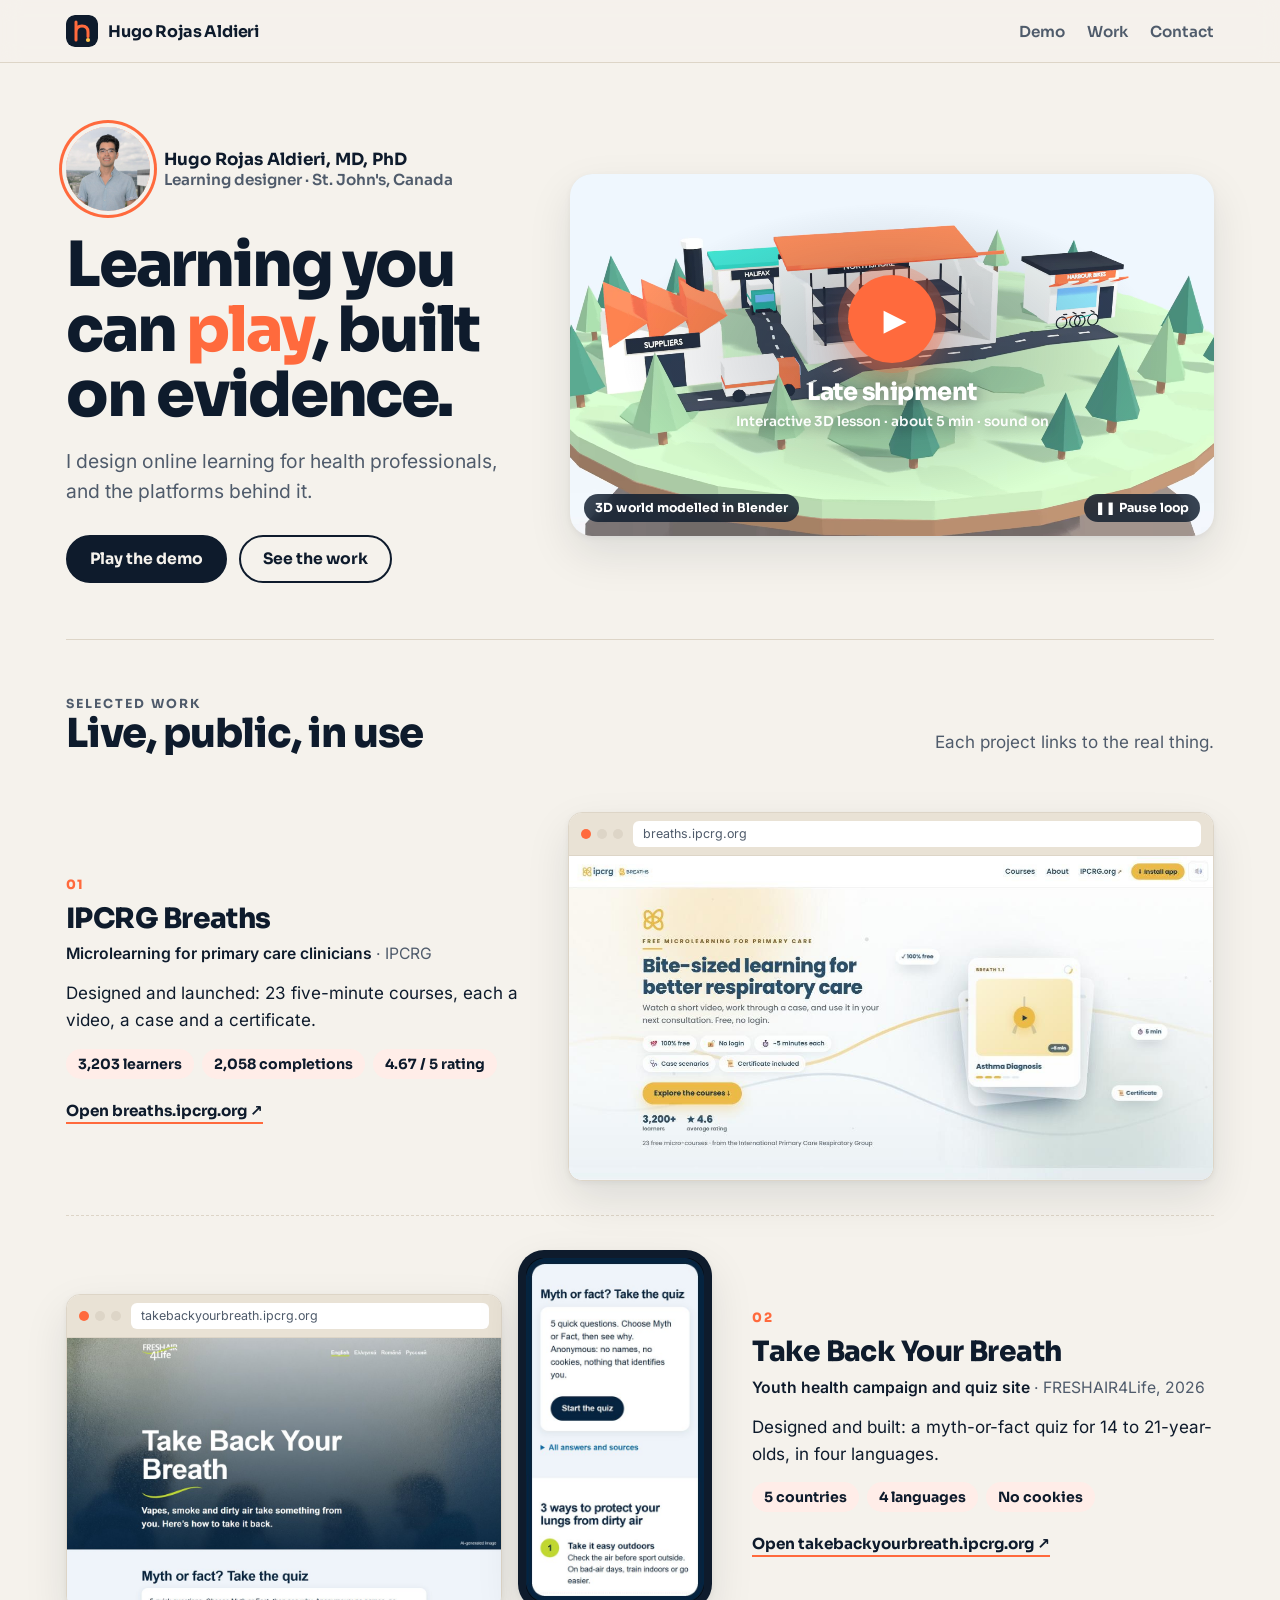
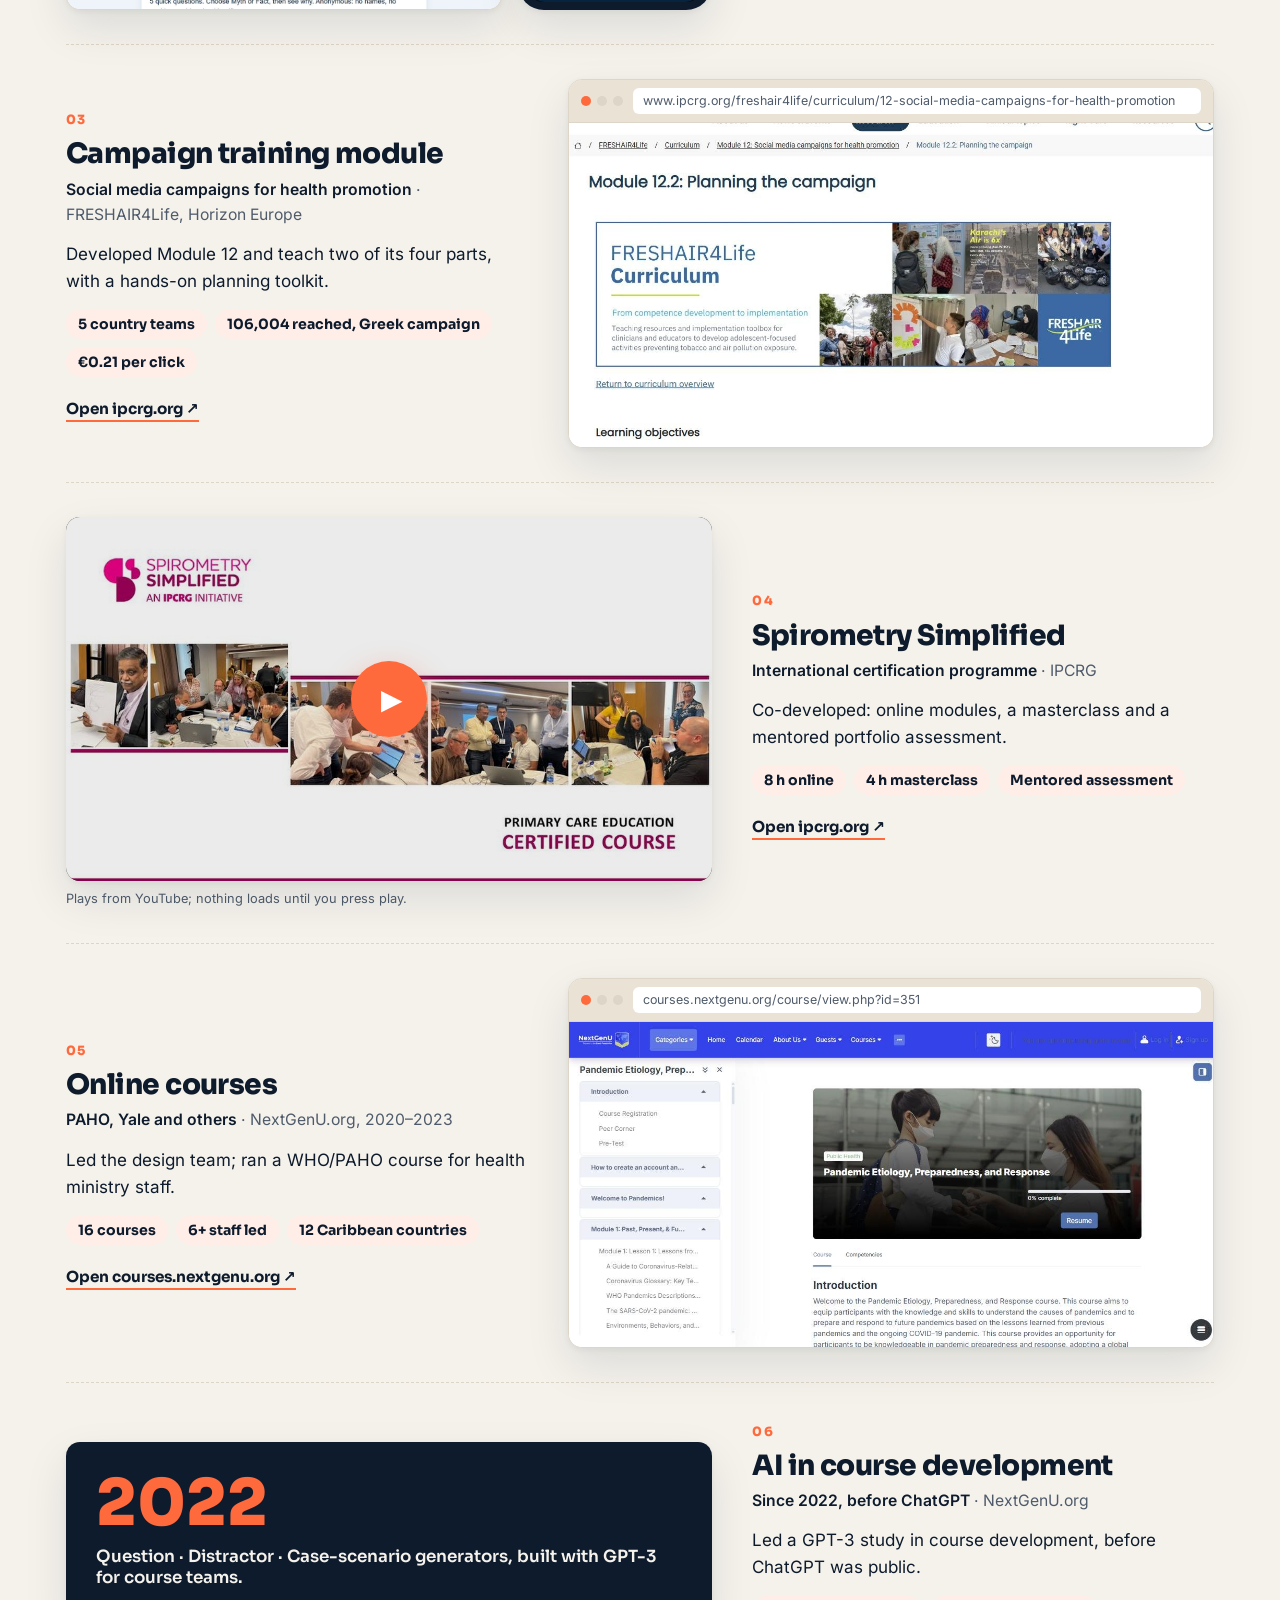
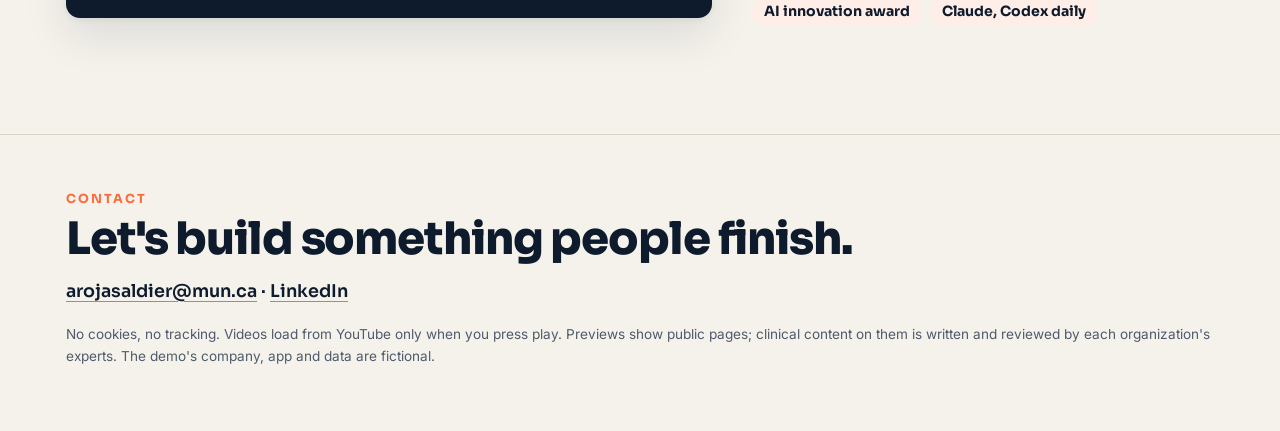
==== index.html @ 81695fb6 "Publish learning design portfolio and interactive 3D demo Portfolio site for Hugo Rojas Aldieri with" ====
<!doctype html>
<html lang="en">
<head>
<meta charset="utf-8">
<meta name="viewport" content="width=device-width, initial-scale=1">
<title>Hugo Rojas Aldieri, MD, PhD · Learning Design</title>
<meta name="description" content="Learning designer Hugo Rojas Aldieri: microlearning, health campaigns, certification programmes, online courses, and an interactive 3D demo built in Blender and three.js.">
<meta property="og:title" content="Hugo Rojas Aldieri, MD, PhD · Learning Design">
<meta property="og:description" content="Learning design portfolio, with a playable interactive 3D video lesson.">
<meta property="og:image" content="assets/video/hero-poster.jpg">
<link rel="icon" href="assets/brand/mark.svg" type="image/svg+xml">
<link rel="stylesheet" href="assets/fonts/fonts.css">
<style>
:root{
  --ink:#0E1B2C; --ink-2:#1B2B40; --paper:#F5F2EC; --sand:#E9E2D5; --coral:#FF6A3D; --sun:#FFC24B; --teal:#1FB5A5; --sky:#7CC4FF;
  --muted:#4F5B6B; --line:#DDD5C7; --card:#FFFFFF;
  --display:'Sora',system-ui,sans-serif; --body:'Inter',system-ui,sans-serif;
  --ease:cubic-bezier(.2,.8,.2,1); --shadow:0 2px 6px rgba(14,27,44,.05),0 18px 44px rgba(14,27,44,.10);
}
@media (prefers-color-scheme: dark){
  :root:not([data-theme="light"]){ --paper:#0E1B2C; --ink:#F5F2EC; --ink-2:#D8DEE6; --sand:#1B2B40; --muted:#A9B4C2; --line:#26374D; --card:#15243A; }
}
:root[data-theme="dark"]{ --paper:#0E1B2C; --ink:#F5F2EC; --ink-2:#D8DEE6; --sand:#1B2B40; --muted:#A9B4C2; --line:#26374D; --card:#15243A; }
*{box-sizing:border-box}
html{scroll-behavior:smooth;-webkit-text-size-adjust:100%}
@media (prefers-reduced-motion: reduce){html{scroll-behavior:auto}}
body{margin:0;background:var(--paper);color:var(--ink);font:17px/1.6 var(--body)}
a{color:inherit;text-underline-offset:4px;text-decoration-color:var(--coral)}
:focus-visible{outline:3px solid var(--sun);outline-offset:3px;border-radius:6px}
.sr{position:absolute;width:1px;height:1px;overflow:hidden;clip:rect(0 0 0 0);white-space:nowrap}
.skip{position:absolute;left:-999px;top:8px;background:var(--card);padding:8px 12px;border-radius:8px;z-index:10}
.skip:focus{left:16px}
.wrap{max-width:1180px;margin:0 auto;padding:0 16px}

header.site{position:sticky;top:0;z-index:20;background:color-mix(in srgb,var(--paper) 86%,transparent);backdrop-filter:blur(10px);border-bottom:1px solid var(--line)}
header.site .wrap{display:flex;align-items:center;justify-content:space-between;gap:12px;min-height:62px}
.mark{display:flex;align-items:center;gap:10px;text-decoration:none;font:700 1rem var(--display);letter-spacing:-.01em}
.mark img{width:32px;height:32px;border-radius:9px}
header.site nav{display:flex;gap:22px;font:600 .95rem var(--display)}
header.site nav a{text-decoration:none;color:var(--muted)}
header.site nav a:hover{color:var(--ink)}

/* hero */
.hero{display:grid;grid-template-columns:minmax(0,5fr) minmax(0,7fr);gap:44px;align-items:center;padding:64px 0 56px}
@media (max-width:900px){.hero{grid-template-columns:minmax(0,1fr);gap:28px;padding-top:36px}}
.who{display:flex;align-items:center;gap:14px;margin-bottom:22px}
.avatar{width:84px;height:84px;border-radius:50%;object-fit:cover;box-shadow:0 0 0 4px var(--paper),0 0 0 7px var(--coral)}
.who p{margin:0;font:600 .95rem var(--display);color:var(--muted)}
.who b{display:block;font:700 1.05rem var(--display);color:var(--ink)}
.hero h1{font:800 clamp(2.3rem,5vw,3.9rem)/1.04 var(--display);letter-spacing:-.035em;margin:0 0 18px}
.hero h1 .path{color:var(--coral)}
.hero .lead{font-size:1.2rem;color:var(--muted);margin:0 0 28px;max-width:32rem}
.cta{display:flex;flex-wrap:wrap;gap:12px}
.btn{display:inline-flex;align-items:center;gap:10px;border-radius:99px;padding:12px 22px;font:700 .98rem var(--display);text-decoration:none;border:2px solid var(--ink);transition:transform .2s var(--ease),background .2s,color .2s}
.btn.primary{background:var(--ink);color:var(--paper)}
.btn.primary:hover{background:var(--coral);border-color:var(--coral);color:#fff;transform:translateY(-2px)}
.btn.ghost:hover{background:var(--ink);color:var(--paper)}
.film{position:relative;border-radius:22px;overflow:hidden;box-shadow:var(--shadow);background:var(--sand);aspect-ratio:16/9;margin:0}
.film video{display:block;width:100%;height:100%;object-fit:cover}
.film figcaption{position:absolute;left:14px;bottom:14px;right:14px;display:flex;justify-content:space-between;align-items:center;gap:10px;flex-wrap:wrap}
.chip{display:inline-flex;align-items:center;gap:6px;font:700 .78rem var(--display);padding:6px 11px;border-radius:99px;background:rgba(14,27,44,.82);color:#fff;backdrop-filter:blur(6px)}
.chip.coral{background:var(--coral)}
.film .toggle{border:0;cursor:pointer}

/* section heads */
.sec-head{display:flex;align-items:end;justify-content:space-between;gap:16px;margin:0 0 22px;flex-wrap:wrap}
.eyebrow{font:700 .78rem var(--display);letter-spacing:.16em;text-transform:uppercase;color:var(--coral);margin:0 0 8px}
.sec-head h2{font:800 clamp(1.7rem,3.4vw,2.5rem)/1.1 var(--display);letter-spacing:-.025em;margin:0}
.sec-head p{margin:0;color:var(--muted);max-width:30rem}

/* hero film doubles as the demo's launcher */
.film-play{position:absolute;inset:0;display:flex;flex-direction:column;align-items:center;justify-content:center;gap:14px;text-decoration:none;color:#fff;
  background:radial-gradient(60% 60% at 50% 50%,rgba(14,27,44,.28),rgba(14,27,44,0) 70%);transition:background .3s}
.film-play:hover,.film-play:focus-visible{background:radial-gradient(70% 70% at 50% 50%,rgba(14,27,44,.42),rgba(14,27,44,.05) 75%)}
.film-play .disc{width:88px;height:88px;border-radius:50%;background:var(--coral);display:grid;place-items:center;font-size:30px;padding-left:6px;
  box-shadow:0 0 0 10px rgba(255,106,61,.25),0 14px 40px rgba(255,106,61,.45);transition:transform .3s var(--ease)}
.film-play:hover .disc{transform:scale(1.08)}
.film-title{text-align:center;text-shadow:0 2px 14px rgba(14,27,44,.55)}
.film-title b{display:block;font:800 1.5rem var(--display);letter-spacing:-.02em}
.film-title small{font:600 .85rem var(--display);opacity:.95}
.film figcaption{pointer-events:none}.film figcaption .toggle{pointer-events:auto}
@media (prefers-reduced-motion: no-preference){.film-play .disc{animation:beat 2.4s var(--ease) infinite}}
@keyframes beat{0%,100%{box-shadow:0 0 0 10px rgba(255,106,61,.25),0 14px 40px rgba(255,106,61,.45)}50%{box-shadow:0 0 0 18px rgba(255,106,61,.08),0 14px 40px rgba(255,106,61,.45)}}

.demo-dlg{width:min(96vw,1400px);height:min(92vh,820px);max-width:none;max-height:none;padding:0;border:0;border-radius:18px;overflow:hidden;background:#F5F2EC;box-shadow:0 30px 90px rgba(0,0,0,.45)}
.demo-dlg::backdrop{background:rgba(14,27,44,.72);backdrop-filter:blur(6px)}
.demo-dlg[open]{display:flex;flex-direction:column}
.dlg-bar{display:flex;align-items:center;gap:12px;padding:10px 12px 10px 18px;background:#0E1B2C;color:#F5F2EC}
.dlg-bar p{margin:0;flex:1;min-width:0;font-size:.85rem;white-space:nowrap;overflow:hidden;text-overflow:ellipsis;color:#C9D2DD}
.dlg-bar b{font-family:var(--display);color:#fff}
.dlg-link{font:700 .82rem var(--display);color:#fff;text-decoration:none;opacity:.85}
.dlg-link:hover{opacity:1;text-decoration:underline}
.dlg-close{width:38px;height:38px;border-radius:10px;border:0;background:rgba(255,255,255,.1);color:#fff;font-size:1rem;cursor:pointer}
.dlg-close:hover{background:var(--coral)}
.dlg-stage{flex:1;position:relative}
.dlg-stage iframe{position:absolute;inset:0;width:100%;height:100%;border:0}
@media (max-width:760px){.demo-dlg{width:100vw;height:100dvh;border-radius:0}.dlg-bar p{display:none}}

/* work */
.work{padding:56px 0 16px;border-top:1px solid var(--line);scroll-margin-top:70px}
.project{display:grid;grid-template-columns:minmax(0,5fr) minmax(0,7fr);gap:40px;align-items:center;padding:34px 0;scroll-margin-top:70px}
.project + .project{border-top:1px dashed var(--line)}
.project:nth-of-type(even){grid-template-columns:minmax(0,7fr) minmax(0,5fr)}
.project:nth-of-type(even) .text{order:2}
@media (max-width:900px){.project,.project:nth-of-type(even){grid-template-columns:minmax(0,1fr);gap:18px}.project:nth-of-type(even) .text{order:0}}
.num{font:800 .8rem var(--display);color:var(--coral);letter-spacing:.1em}
.project h3{font:800 1.75rem/1.15 var(--display);letter-spacing:-.02em;margin:6px 0 6px}
.project .sub{color:var(--muted);margin:0 0 12px;font-size:.98rem}
.project .sub strong{color:var(--ink);font-weight:600}
.project .text p{margin:0 0 14px}
.chips{display:flex;flex-wrap:wrap;gap:8px;margin:0 0 18px;padding:0;list-style:none}
.chips li{background:color-mix(in srgb,var(--coral) 12%,var(--card));color:var(--ink);font:700 .88rem var(--display);padding:6px 12px;border-radius:99px}
.open{display:inline-flex;align-items:center;gap:8px;font:700 .95rem var(--display);text-decoration:none;border-bottom:2px solid var(--coral);padding-bottom:2px}
.open:hover{color:var(--coral)}
.window{display:block;background:var(--card);border:1px solid var(--line);border-radius:14px;box-shadow:var(--shadow);overflow:hidden;text-decoration:none;color:inherit;transition:transform .3s var(--ease)}
a.window:hover{transform:translateY(-4px) rotate(-.3deg)}
@media (prefers-reduced-motion: reduce){a.window:hover{transform:none}}
.window .bar{display:flex;align-items:center;gap:10px;background:var(--sand);padding:8px 12px;border-bottom:1px solid var(--line)}
.window .dots{display:flex;gap:6px}.window .dots i{width:10px;height:10px;border-radius:50%;background:var(--line)}
.window .dots i:first-child{background:var(--coral)}
.window .url{flex:1;min-width:0;background:var(--card);border-radius:6px;padding:3px 10px;font-size:.78rem;color:var(--muted);white-space:nowrap;overflow:hidden;text-overflow:ellipsis}
.window img{display:block;width:100%;height:auto}
.pair{display:flex;gap:16px;align-items:flex-end}.pair .window{flex:1 1 auto;min-width:0}
.phone{flex:0 0 30%;background:#0E1B2C;border-radius:26px;padding:8px;box-shadow:var(--shadow)}
.phone img{display:block;width:100%;height:auto;border-radius:18px}
.video .play{position:relative;display:block;width:100%;padding:0;border:0;background:#000;border-radius:14px;overflow:hidden;cursor:pointer;box-shadow:var(--shadow);aspect-ratio:16/9}
.video .play img{display:block;width:100%;height:100%;object-fit:cover;opacity:.92}
.video .btn-play{position:absolute;left:50%;top:50%;transform:translate(-50%,-50%);width:76px;height:76px;border-radius:50%;background:var(--coral);color:#fff;font-size:28px;display:flex;align-items:center;justify-content:center;padding-left:5px;box-shadow:0 10px 30px rgba(255,106,61,.4)}
.video iframe{display:block;width:100%;aspect-ratio:16/9;border:0;border-radius:14px;box-shadow:var(--shadow)}
.video .vnote{font-size:.8rem;color:var(--muted);margin:8px 0 0}
.textonly{background:#0E1B2C;color:#F5F2EC;border-radius:14px;padding:30px;box-shadow:var(--shadow)}
.textonly .big{font:800 4rem/1 var(--display);color:var(--coral);margin:0 0 10px}
.textonly p{margin:0;font:600 1.05rem var(--display)}

footer.site{border-top:1px solid var(--line);padding:56px 0 64px;margin-top:40px;scroll-margin-top:70px}
footer.site .big{font:800 clamp(1.8rem,4vw,2.8rem)/1.1 var(--display);letter-spacing:-.025em;margin:0 0 16px}
footer.site .contact{font:600 1.1rem var(--display)}
footer.site .contact p{margin:0}
footer.site .fine{color:var(--muted);font-size:.85rem;margin:22px 0 0}
</style>
</head>
<body>
<a class="skip" href="#demo">Skip to the demo</a>
<header class="site">
  <div class="wrap">
    <a class="mark" href="#top"><img src="assets/brand/mark.svg" alt="">Hugo Rojas Aldieri</a>
    <nav aria-label="Sections"><a href="xp/" data-demo>Demo</a><a href="#work">Work</a><a href="#contact">Contact</a></nav>
  </div>
</header>

<main id="top" class="wrap">
  <section class="hero" aria-labelledby="h1">
    <div>
      <div class="who">
        <img class="avatar" src="assets/img/hugo.jpg" alt="Hugo Rojas Aldieri" width="84" height="84">
        <p><b>Hugo Rojas Aldieri, MD, PhD</b>Learning designer · St. John's, Canada</p>
      </div>
      <h1 id="h1">Learning you can <span class="path">play</span>, built on evidence.</h1>
      <p class="lead">I design online learning for health professionals, and the platforms behind it.</p>
      <div class="cta">
        <a class="btn primary" href="xp/" data-demo>Play the demo</a>
        <a class="btn ghost" href="#work">See the work</a>
      </div>
    </div>
    <figure class="film" id="demo">
      <video id="heroFilm" autoplay muted loop playsinline preload="metadata" poster="assets/video/hero-poster.jpg" aria-hidden="true">
        <source src="assets/video/hero.webm" type="video/webm">
        <source src="assets/video/hero.mp4" type="video/mp4">
      </video>
      <a class="film-play" href="xp/" data-demo aria-label="Play the interactive demo: Late shipment: an interactive 3D video">
        <span class="disc" aria-hidden="true">▶</span>
        <span class="film-title"><b>Late shipment</b><small>Interactive 3D lesson · about 5 min · sound on</small></span>
      </a>
      <figcaption>
        <span class="chip">3D world modelled in Blender</span>
        <button type="button" class="chip toggle" id="filmToggle" aria-pressed="false">❚❚ Pause loop</button>
      </figcaption>
    </figure>
  </section>

  
  <dialog class="demo-dlg" id="demoDlg" aria-labelledby="demoDlgTitle">
    <div class="dlg-bar">
      <p id="demoDlgTitle"><b>Late shipment</b> · A five-minute lesson you play and act in. Find a supply problem in a 3D world I modelled in Blender, then fix it, with narration and word-by-word captions.</p>
      <a class="dlg-link" href="xp/" target="_blank" rel="noopener">New tab ↗</a>
      <button type="button" class="dlg-close" id="demoClose" aria-label="Close the demo">✕</button>
    </div>
    <div class="dlg-stage" id="demoStage"></div>
  </dialog>
  

  <section class="work" id="work" aria-labelledby="work-h">
    <div class="sec-head"><div><p class="eyebrow">Selected work</p><h2 id="work-h">Live, public, in use</h2></div><p>Each project links to the real thing.</p></div>
    
    <article class="project" id="ipcrg-breaths" aria-labelledby="ipcrg-breaths-h">
      <div class="text">
        <span class="num">01</span>
        <h3 id="ipcrg-breaths-h">IPCRG Breaths</h3>
        <p class="sub"><strong>Microlearning for primary care clinicians</strong> · IPCRG</p>
        <p>Designed and launched: 23 five-minute courses, each a video, a case and a certificate.</p>
        <ul class="chips" aria-label="Key numbers"><li>3,203 learners</li><li>2,058 completions</li><li>4.67 / 5 rating</li></ul>
        <a class="open" href="https://breaths.ipcrg.org" target="_blank" rel="noopener">Open breaths.ipcrg.org ↗<span class="sr"> (opens in a new tab)</span></a>
      </div>
      <div class="visual">
        
        
          
          <a class="window" href="https://breaths.ipcrg.org" target="_blank" rel="noopener" aria-label="Open breaths.ipcrg.org in a new tab">
            <span class="bar" aria-hidden="true"><span class="dots"><i></i><i></i><i></i></span><span class="url">breaths.ipcrg.org</span></span>
            <img src="assets/img/breaths-home.jpg" alt="Breaths home page: bite-sized learning for better respiratory care, 3,200+ learners" loading="lazy">
          </a>
          
        
      </div>
    </article>
    
    <article class="project" id="take-back-your-breath" aria-labelledby="take-back-your-breath-h">
      <div class="text">
        <span class="num">02</span>
        <h3 id="take-back-your-breath-h">Take Back Your Breath</h3>
        <p class="sub"><strong>Youth health campaign and quiz site</strong> · FRESHAIR4Life, 2026</p>
        <p>Designed and built: a myth-or-fact quiz for 14 to 21-year-olds, in four languages.</p>
        <ul class="chips" aria-label="Key numbers"><li>5 countries</li><li>4 languages</li><li>No cookies</li></ul>
        <a class="open" href="https://takebackyourbreath.ipcrg.org" target="_blank" rel="noopener">Open takebackyourbreath.ipcrg.org ↗<span class="sr"> (opens in a new tab)</span></a>
      </div>
      <div class="visual">
        
        
          <div class="pair">
          <a class="window" href="https://takebackyourbreath.ipcrg.org" target="_blank" rel="noopener" aria-label="Open takebackyourbreath.ipcrg.org in a new tab">
            <span class="bar" aria-hidden="true"><span class="dots"><i></i><i></i><i></i></span><span class="url">takebackyourbreath.ipcrg.org</span></span>
            <img src="assets/img/tbyb-site.jpg" alt="Take Back Your Breath home page in English, with Greek, Romanian and Russian versions" loading="lazy">
          </a>
          <div class="phone"><img src="assets/img/tbyb-quiz.jpg" alt="The myth-or-fact quiz on a phone: five questions, anonymous, no cookies" loading="lazy"></div></div>
        
      </div>
    </article>
    
    <article class="project" id="campaign-training-module" aria-labelledby="campaign-training-module-h">
      <div class="text">
        <span class="num">03</span>
        <h3 id="campaign-training-module-h">Campaign training module</h3>
        <p class="sub"><strong>Social media campaigns for health promotion</strong> · FRESHAIR4Life, Horizon Europe</p>
        <p>Developed Module 12 and teach two of its four parts, with a hands-on planning toolkit.</p>
        <ul class="chips" aria-label="Key numbers"><li>5 country teams</li><li>106,004 reached, Greek campaign</li><li>€0.21 per click</li></ul>
        <a class="open" href="https://www.ipcrg.org/freshair4life/curriculum/12-social-media-campaigns-for-health-promotion" target="_blank" rel="noopener">Open ipcrg.org ↗<span class="sr"> (opens in a new tab)</span></a>
      </div>
      <div class="visual">
        
        
          
          <a class="window" href="https://www.ipcrg.org/freshair4life/curriculum/12-social-media-campaigns-for-health-promotion" target="_blank" rel="noopener" aria-label="Open ipcrg.org in a new tab">
            <span class="bar" aria-hidden="true"><span class="dots"><i></i><i></i><i></i></span><span class="url">www.ipcrg.org/freshair4life/curriculum/12-social-media-campaigns-for-health-promotion</span></span>
            <img src="assets/img/module12.jpg" alt="Module 12.2 on ipcrg.org: learning objectives, video and a practical exercise, with Hugo Rojas as faculty" loading="lazy">
          </a>
          
        
      </div>
    </article>
    
    <article class="project" id="spirometry-simplified" aria-labelledby="spirometry-simplified-h">
      <div class="text">
        <span class="num">04</span>
        <h3 id="spirometry-simplified-h">Spirometry Simplified</h3>
        <p class="sub"><strong>International certification programme</strong> · IPCRG</p>
        <p>Co-developed: online modules, a masterclass and a mentored portfolio assessment.</p>
        <ul class="chips" aria-label="Key numbers"><li>8 h online</li><li>4 h masterclass</li><li>Mentored assessment</li></ul>
        <a class="open" href="https://www.ipcrg.org/education/spirometry-simplified" target="_blank" rel="noopener">Open ipcrg.org ↗<span class="sr"> (opens in a new tab)</span></a>
      </div>
      <div class="visual">
        
        
          <div class="video" data-yt="U30Iv_uM9s4">
            <button type="button" class="play" aria-label="Play video: Spirometry Simplified, IPCRG (loads YouTube)">
              <img src="assets/img/spirometry-video.jpg" alt="" loading="lazy"><span class="btn-play" aria-hidden="true">▶</span>
            </button>
            <p class="vnote">Plays from YouTube; nothing loads until you press play.</p>
          </div>
        
      </div>
    </article>
    
    <article class="project" id="online-courses" aria-labelledby="online-courses-h">
      <div class="text">
        <span class="num">05</span>
        <h3 id="online-courses-h">Online courses</h3>
        <p class="sub"><strong>PAHO, Yale and others</strong> · NextGenU.org, 2020–2023</p>
        <p>Led the design team; ran a WHO/PAHO course for health ministry staff.</p>
        <ul class="chips" aria-label="Key numbers"><li>16 courses</li><li>6+ staff led</li><li>12 Caribbean countries</li></ul>
        <a class="open" href="https://courses.nextgenu.org/course/view.php?id=351" target="_blank" rel="noopener">Open courses.nextgenu.org ↗<span class="sr"> (opens in a new tab)</span></a>
      </div>
      <div class="visual">
        
        
          
          <a class="window" href="https://courses.nextgenu.org/course/view.php?id=351" target="_blank" rel="noopener" aria-label="Open courses.nextgenu.org in a new tab">
            <span class="bar" aria-hidden="true"><span class="dots"><i></i><i></i><i></i></span><span class="url">courses.nextgenu.org/course/view.php?id=351</span></span>
            <img src="assets/img/nextgenu.jpg" alt="The Pandemic Etiology, Preparedness, and Response course page on NextGenU.org" loading="lazy">
          </a>
          
        
      </div>
    </article>
    
    <article class="project" id="ai-in-course-development" aria-labelledby="ai-in-course-development-h">
      <div class="text">
        <span class="num">06</span>
        <h3 id="ai-in-course-development-h">AI in course development</h3>
        <p class="sub"><strong>Since 2022, before ChatGPT</strong> · NextGenU.org</p>
        <p>Led a GPT-3 study in course development, before ChatGPT was public.</p>
        <ul class="chips" aria-label="Key numbers"><li>AI innovation award</li><li>Claude, Codex daily</li></ul>
        
      </div>
      <div class="visual">
        
        
          <div class="textonly" aria-hidden="true"><p class="big">2022</p><p>Question · Distractor · Case-scenario generators, built with GPT-3 for course teams.</p></div>
        
      </div>
    </article>
    
  </section>
</main>

<footer class="site" id="contact">
  <div class="wrap">
    <p class="eyebrow">Contact</p>
    <p class="big">Let's build something people finish.</p>
    <div class="contact"><p><a href="mailto:arojasaldier@mun.ca">arojasaldier@mun.ca</a> · <a href="https://www.linkedin.com/in/hugo-andres-rojas-aldieri-984b8016b/" target="_blank" rel="noopener">LinkedIn<span class="sr"> (opens in a new tab)</span></a></p></div>
    <p class="fine">No cookies, no tracking. Videos load from YouTube only when you press play. Previews show public pages; clinical content on them is written and reviewed by each organization's experts. The demo's company, app and data are fictional.</p>
  </div>
</footer>
<script>
document.querySelectorAll('.video .play').forEach(b => b.addEventListener('click', () => {
  const box = b.closest('.video'), id = box.dataset.yt;
  const f = document.createElement('iframe');
  f.src = 'https://www.youtube-nocookie.com/embed/' + id + '?autoplay=1&rel=0';
  f.title = b.getAttribute('aria-label').replace(' (loads YouTube)', '');
  f.allow = 'autoplay; encrypted-media; picture-in-picture; fullscreen';
  f.allowFullscreen = true;
  b.replaceWith(f); f.focus();
}));
// the demo loads only when someone asks for it, in a full-screen dialog
const dlg = document.getElementById('demoDlg'), stage = document.getElementById('demoStage');
let opener = null;
function openDemo(e) {
  if (!dlg || !dlg.showModal) return; // no dialog support: follow the link to xp/
  e.preventDefault(); opener = e.currentTarget;
  stage.innerHTML = '<iframe src="xp/" title="Interactive 3D lesson: Late shipment" allow="fullscreen; autoplay"></iframe>';
  dlg.showModal(); document.body.style.overflow = 'hidden';
  stage.querySelector('iframe').focus();
}
function closeDemo() { if (dlg.open) dlg.close(); }
document.querySelectorAll('[data-demo]').forEach(a => a.addEventListener('click', openDemo));
if (dlg) {
  document.getElementById('demoClose').addEventListener('click', closeDemo);
  dlg.addEventListener('click', e => { if (e.target === dlg) closeDemo(); }); // click on the backdrop
  dlg.addEventListener('close', () => { stage.innerHTML = ''; document.body.style.overflow = ''; opener && opener.focus(); }); // unloading stops the narration
}
const film = document.getElementById('heroFilm'), tog = document.getElementById('filmToggle');
if (matchMedia('(prefers-reduced-motion: reduce)').matches) { film.pause(); film.removeAttribute('autoplay'); tog.textContent = '▶ Play loop'; tog.setAttribute('aria-pressed', 'true'); }
tog.addEventListener('click', () => {
  if (film.paused) { film.play(); tog.textContent = '❚❚ Pause loop'; tog.setAttribute('aria-pressed', 'false'); }
  else { film.pause(); tog.textContent = '▶ Play loop'; tog.setAttribute('aria-pressed', 'true'); }
});
</script>
</body>
</html>
---- assets/fonts/fonts.css ----
@font-face{font-family:'Sora';font-style:normal;font-weight:300 800;font-display:swap;src:url(sora.woff2) format('woff2');unicode-range:U+0000-00FF, U+0131, U+0152-0153, U+02BB-02BC, U+02C6, U+02DA, U+02DC, U+0304, U+0308, U+0329, U+2000-206F, U+20AC, U+2122, U+2191, U+2193, U+2212, U+2215, U+FEFF, U+FFFD}
@font-face{font-family:'Inter';font-style:normal;font-weight:300 700;font-display:swap;src:url(inter.woff2) format('woff2');unicode-range:U+0000-00FF, U+0131, U+0152-0153, U+02BB-02BC, U+02C6, U+02DA, U+02DC, U+0304, U+0308, U+0329, U+2000-206F, U+20AC, U+2122, U+2191, U+2193, U+2212, U+2215, U+FEFF, U+FFFD}
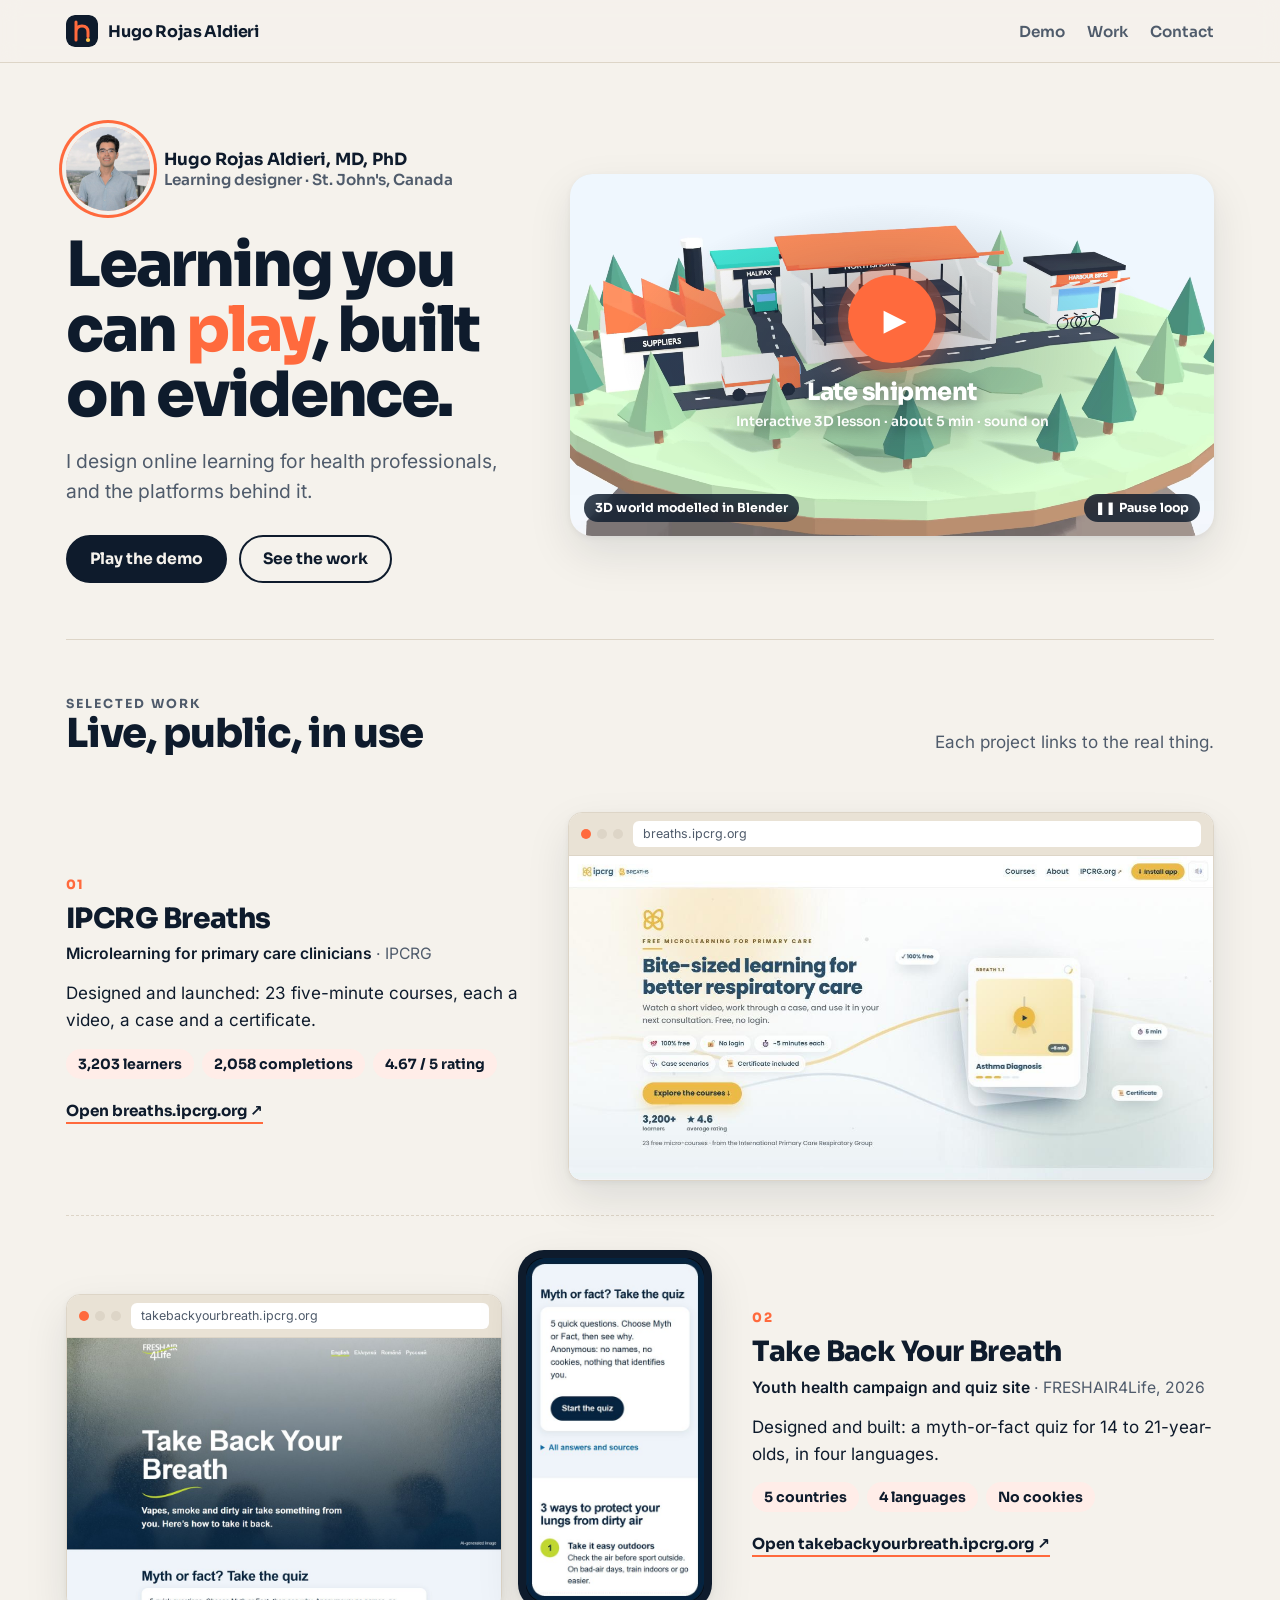
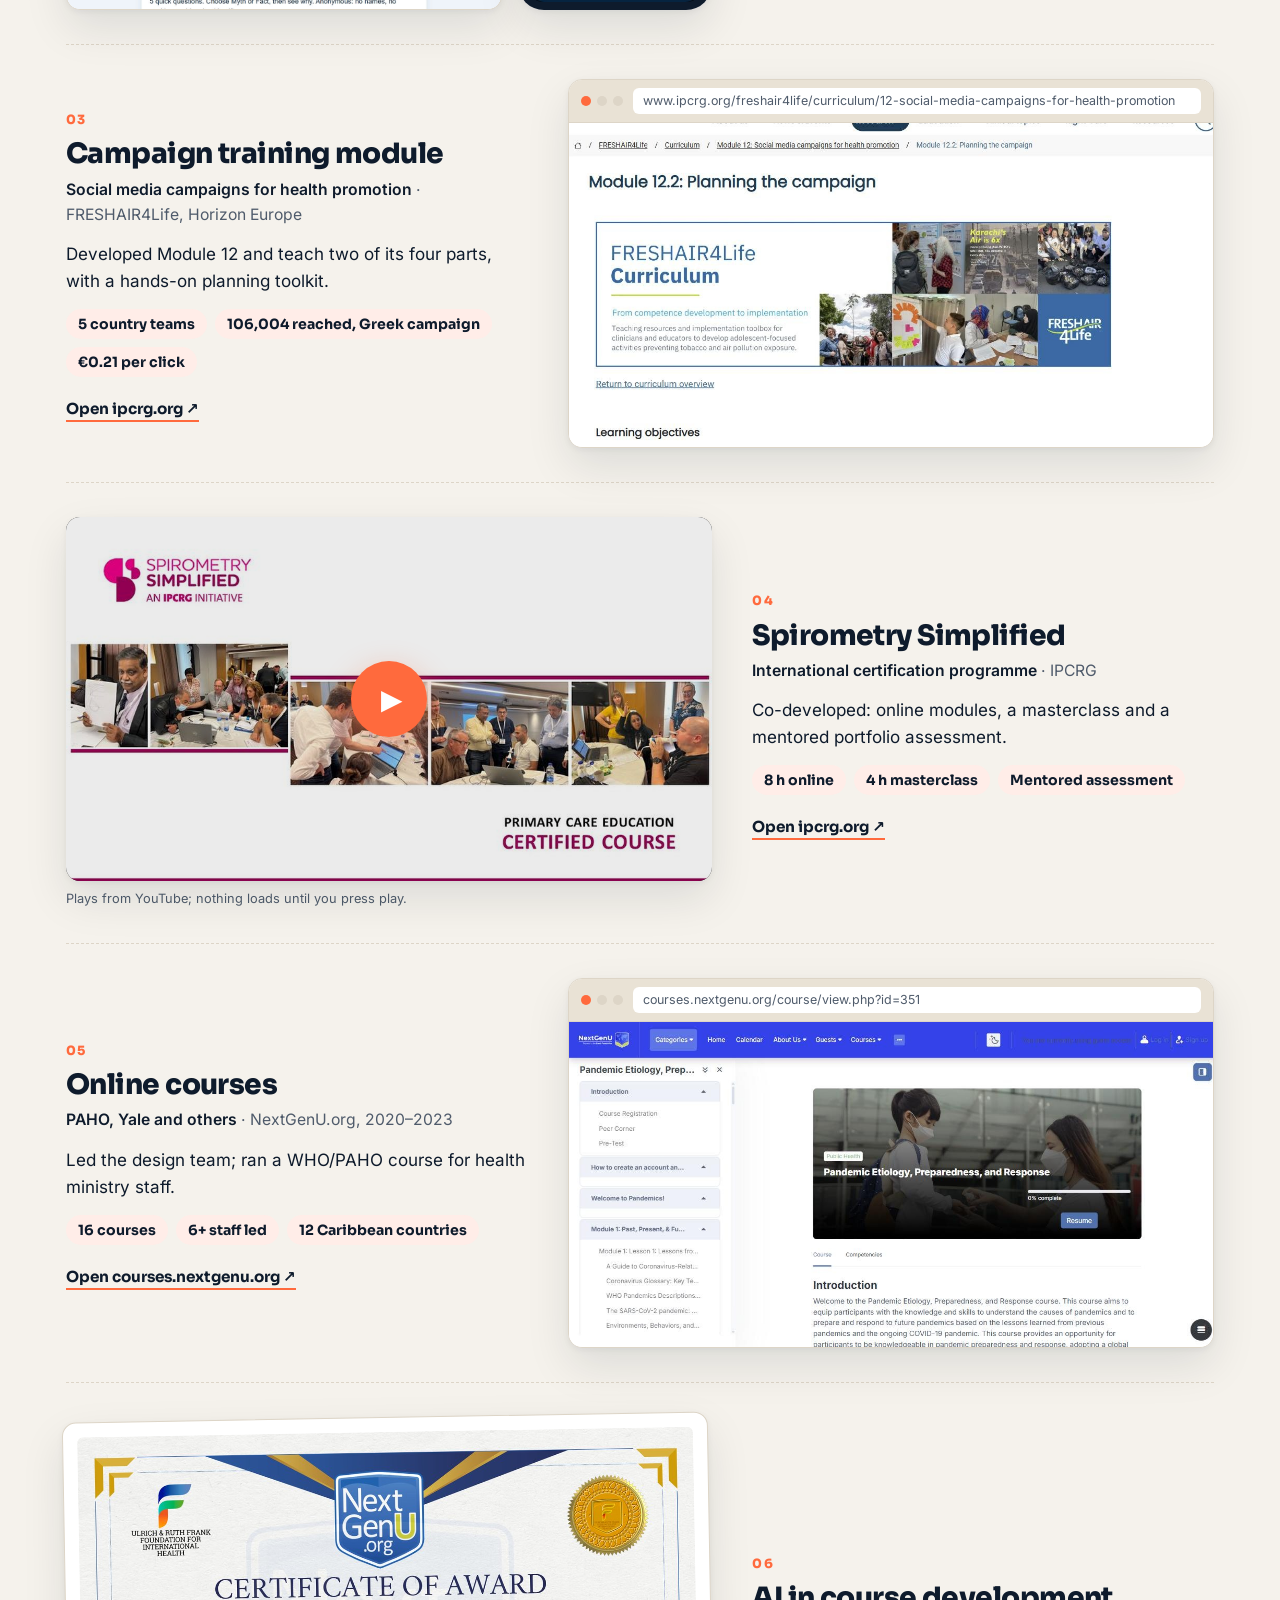
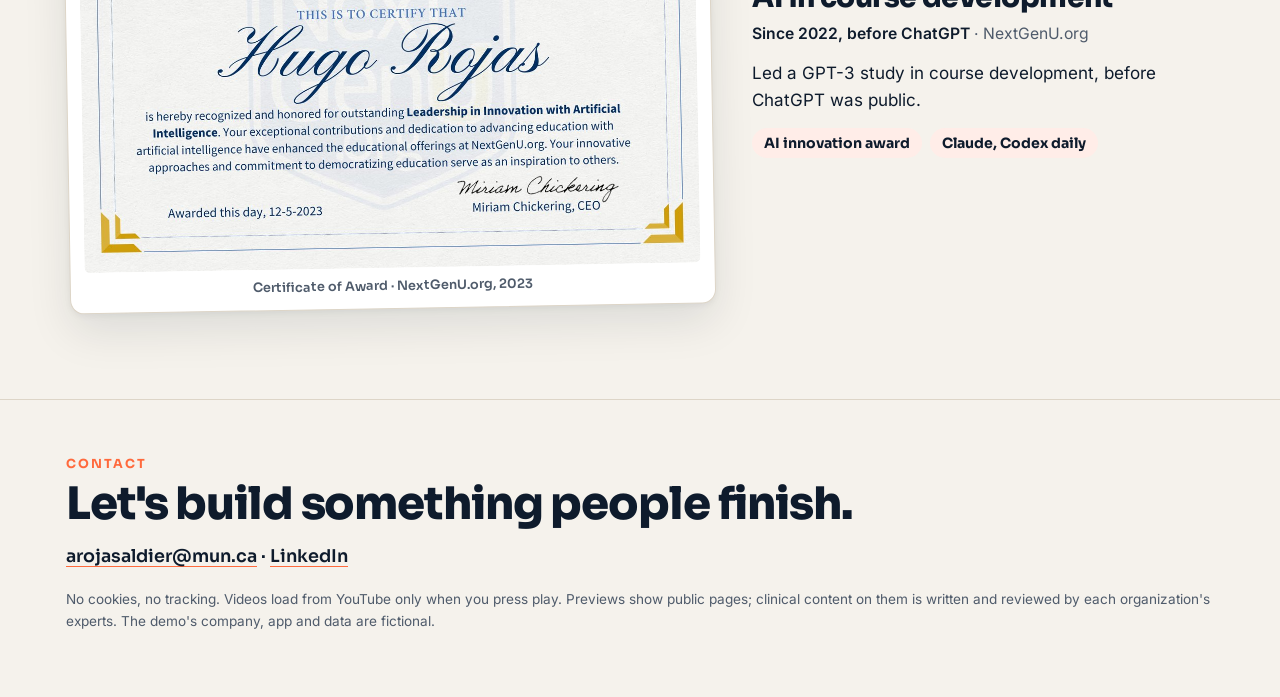
==== commit 7bb807a9: "Show the Leadership in Innovation with AI award on project 06 Co-Authored-By: Claude Opus 5.5 <norep" ====
--- a/index.html
+++ b/index.html
@@ -128,6 +128,11 @@
 .video .btn-play{position:absolute;left:50%;top:50%;transform:translate(-50%,-50%);width:76px;height:76px;border-radius:50%;background:var(--coral);color:#fff;font-size:28px;display:flex;align-items:center;justify-content:center;padding-left:5px;box-shadow:0 10px 30px rgba(255,106,61,.4)}
 .video iframe{display:block;width:100%;aspect-ratio:16/9;border:0;border-radius:14px;box-shadow:var(--shadow)}
 .video .vnote{font-size:.8rem;color:var(--muted);margin:8px 0 0}
+.framed{margin:0;background:var(--card);border:1px solid var(--line);border-radius:14px;padding:14px;box-shadow:var(--shadow);transform:rotate(-1deg);transition:transform .3s var(--ease)}
+.framed:hover{transform:rotate(0)}
+@media (prefers-reduced-motion: reduce){.framed,.framed:hover{transform:none}}
+.framed img{display:block;width:100%;height:auto;border-radius:6px}
+.framed figcaption{font:600 .8rem var(--display);color:var(--muted);margin-top:10px;text-align:center}
 .textonly{background:#0E1B2C;color:#F5F2EC;border-radius:14px;padding:30px;box-shadow:var(--shadow)}
 .textonly .big{font:800 4rem/1 var(--display);color:var(--coral);margin:0 0 10px}
 .textonly p{margin:0;font:600 1.05rem var(--display)}
@@ -205,10 +210,12 @@
         
         
           
+          
           <a class="window" href="https://breaths.ipcrg.org" target="_blank" rel="noopener" aria-label="Open breaths.ipcrg.org in a new tab">
             <span class="bar" aria-hidden="true"><span class="dots"><i></i><i></i><i></i></span><span class="url">breaths.ipcrg.org</span></span>
             <img src="assets/img/breaths-home.jpg" alt="Breaths home page: bite-sized learning for better respiratory care, 3,200+ learners" loading="lazy">
           </a>
+          
           
         
       </div>
@@ -226,12 +233,14 @@
       <div class="visual">
         
         
+          
           <div class="pair">
           <a class="window" href="https://takebackyourbreath.ipcrg.org" target="_blank" rel="noopener" aria-label="Open takebackyourbreath.ipcrg.org in a new tab">
             <span class="bar" aria-hidden="true"><span class="dots"><i></i><i></i><i></i></span><span class="url">takebackyourbreath.ipcrg.org</span></span>
             <img src="assets/img/tbyb-site.jpg" alt="Take Back Your Breath home page in English, with Greek, Romanian and Russian versions" loading="lazy">
           </a>
           <div class="phone"><img src="assets/img/tbyb-quiz.jpg" alt="The myth-or-fact quiz on a phone: five questions, anonymous, no cookies" loading="lazy"></div></div>
+          
         
       </div>
     </article>
@@ -249,10 +258,12 @@
         
         
           
+          
           <a class="window" href="https://www.ipcrg.org/freshair4life/curriculum/12-social-media-campaigns-for-health-promotion" target="_blank" rel="noopener" aria-label="Open ipcrg.org in a new tab">
             <span class="bar" aria-hidden="true"><span class="dots"><i></i><i></i><i></i></span><span class="url">www.ipcrg.org/freshair4life/curriculum/12-social-media-campaigns-for-health-promotion</span></span>
             <img src="assets/img/module12.jpg" alt="Module 12.2 on ipcrg.org: learning objectives, video and a practical exercise, with Hugo Rojas as faculty" loading="lazy">
           </a>
+          
           
         
       </div>
@@ -293,10 +304,12 @@
         
         
           
+          
           <a class="window" href="https://courses.nextgenu.org/course/view.php?id=351" target="_blank" rel="noopener" aria-label="Open courses.nextgenu.org in a new tab">
             <span class="bar" aria-hidden="true"><span class="dots"><i></i><i></i><i></i></span><span class="url">courses.nextgenu.org/course/view.php?id=351</span></span>
             <img src="assets/img/nextgenu.jpg" alt="The Pandemic Etiology, Preparedness, and Response course page on NextGenU.org" loading="lazy">
           </a>
+          
           
         
       </div>
@@ -314,7 +327,9 @@
       <div class="visual">
         
         
-          <div class="textonly" aria-hidden="true"><p class="big">2022</p><p>Question · Distractor · Case-scenario generators, built with GPT-3 for course teams.</p></div>
+          
+          <figure class="framed"><img src="assets/img/award.jpg" alt="Certificate of Award: Hugo Rojas, Leadership in Innovation with Artificial Intelligence, NextGenU.org and the Ulrich & Ruth Frank Foundation for International Health, 2023" loading="lazy"><figcaption>Certificate of Award · NextGenU.org, 2023</figcaption></figure>
+          
         
       </div>
     </article>
